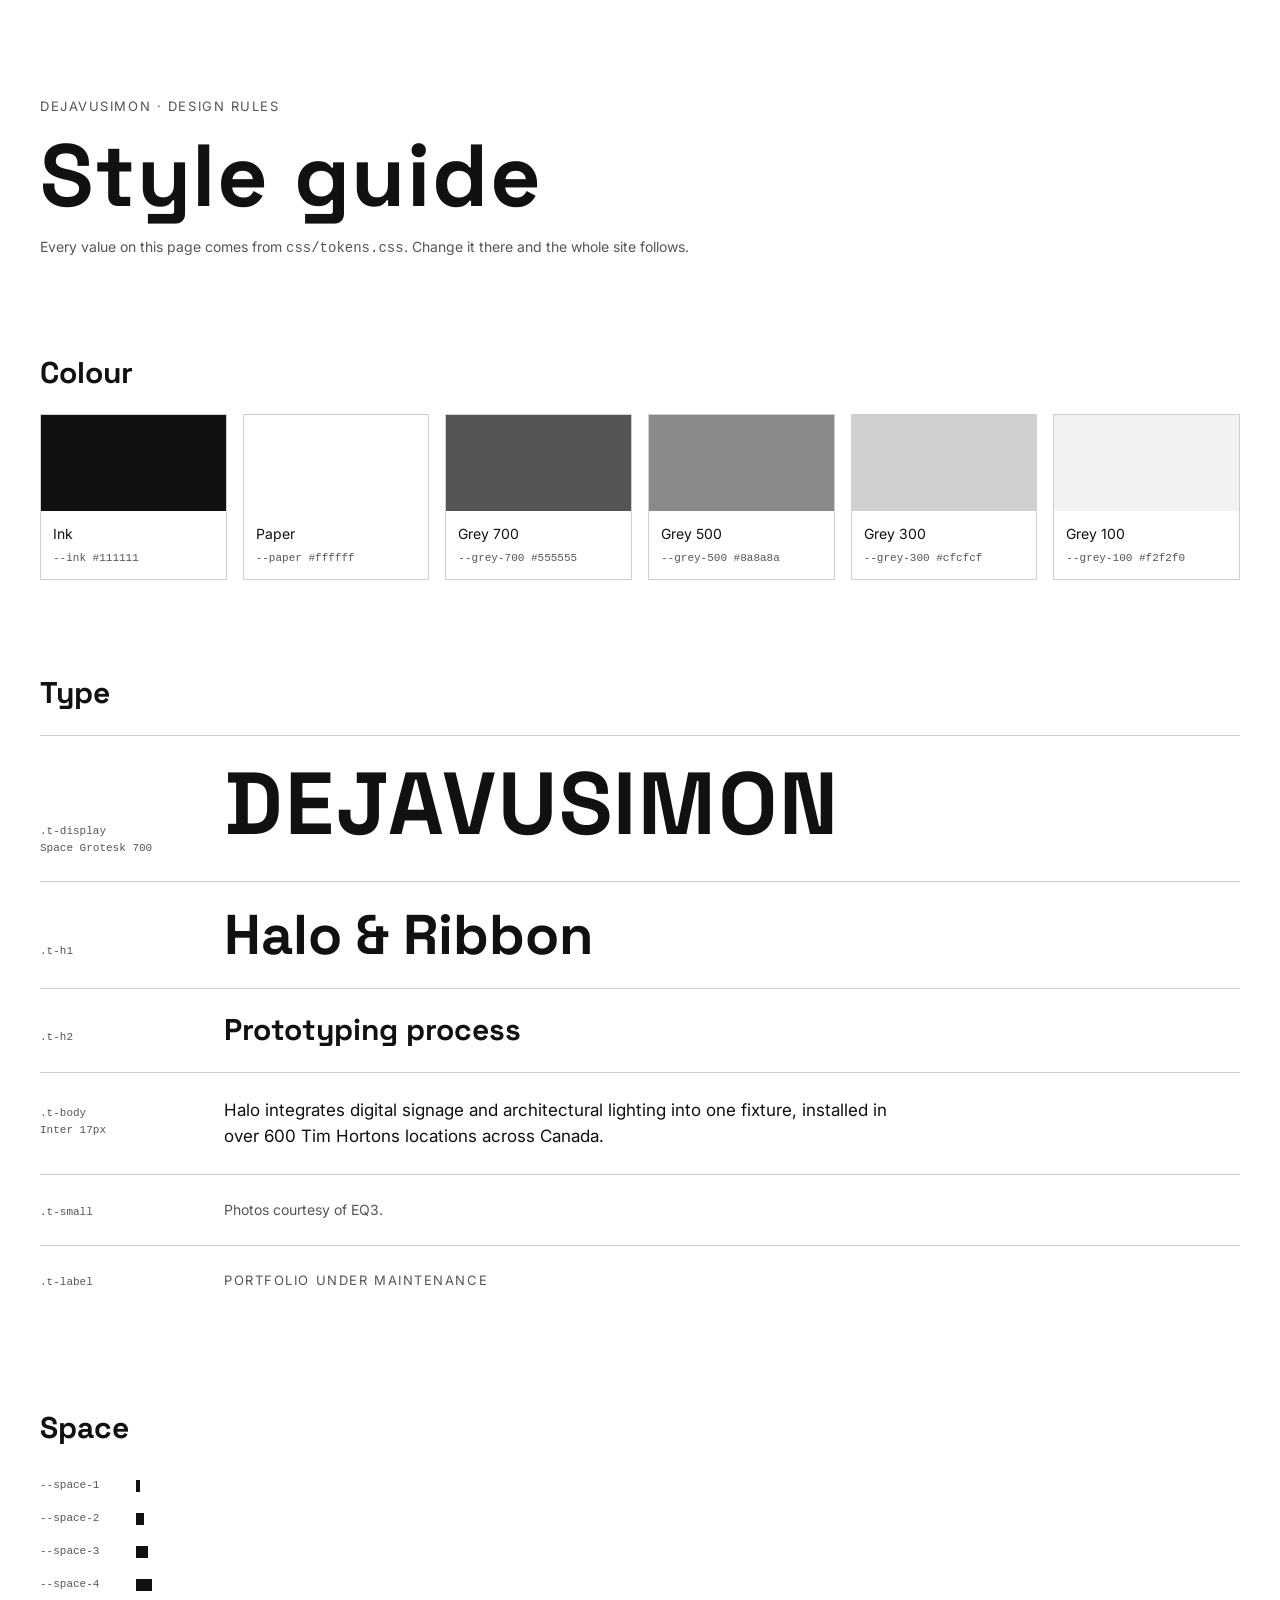
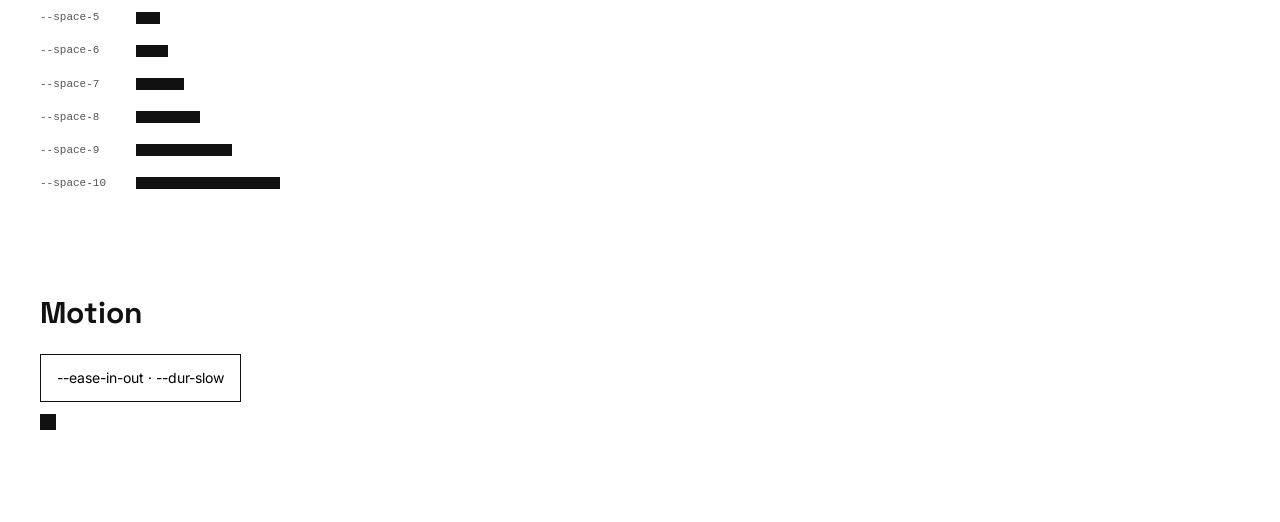
==== styleguide.html @ f59ee323 "v2: design rules, base styles and zipper intro - css/tokens.css: colours, type, spacing, layout, mot" ====
<!DOCTYPE html>
<html lang="en">
<head>
  <meta charset="utf-8">
  <meta name="viewport" content="width=device-width, initial-scale=1">
  <title>Style guide — DEJAVUSIMON</title>
  <meta name="robots" content="noindex">
  <link rel="icon" href="/favicon.ico" sizes="any">
  <link rel="preconnect" href="https://fonts.googleapis.com">
  <link rel="preconnect" href="https://fonts.gstatic.com" crossorigin>
  <link href="https://fonts.googleapis.com/css2?family=Inter:wght@400;500&family=Space+Grotesk:wght@700&display=swap" rel="stylesheet">
  <link rel="stylesheet" href="css/tokens.css">
  <link rel="stylesheet" href="css/base.css">
  <style>
    .sg { padding: var(--space-9) 0; }
    .sg section { margin-top: var(--space-9); }
    .sg h2 { margin-bottom: var(--space-5); }
    .swatches { display: grid; grid-template-columns: repeat(auto-fill, minmax(160px, 1fr)); gap: var(--space-4); }
    .sw { border: 1px solid var(--line); }
    .sw i { display: block; height: 96px; }
    .sw div { padding: var(--space-3); font-size: var(--size-small); }
    .sw code { color: var(--text-muted); font-size: var(--size-micro); }
    .row { display: grid; grid-template-columns: 160px 1fr; gap: var(--space-5); align-items: baseline;
           padding: var(--space-5) 0; border-top: 1px solid var(--line); }
    .row > code { color: var(--text-muted); font-size: var(--size-micro); }
    .space { display: flex; align-items: center; gap: var(--space-4); padding: var(--space-2) 0; }
    .space i { display: block; height: 12px; background: var(--ink); }
    .space code { width: 80px; color: var(--text-muted); font-size: var(--size-micro); }
    .motion { display: flex; gap: var(--space-5); flex-wrap: wrap; }
    .motion button { font: inherit; font-size: var(--size-small); padding: var(--space-3) var(--space-4);
                     background: var(--paper); border: 1px solid var(--ink); cursor: pointer; }
    .dot { width: 16px; height: 16px; background: var(--ink); margin-top: var(--space-3); transition: transform var(--dur-slow) var(--ease-in-out); }
    .motion div.go .dot { transform: translateX(160px); }
  </style>
</head>
<body>
  <main class="page sg">
    <p class="t-label">DEJAVUSIMON · design rules</p>
    <h1 class="t-display" style="margin-top: var(--space-4)">Style guide</h1>
    <p class="t-small" style="margin-top: var(--space-4); max-width: var(--text-max)">
      Every value on this page comes from <code>css/tokens.css</code>. Change it there and the whole site follows.
    </p>

    <section>
      <h2 class="t-h2">Colour</h2>
      <div class="swatches">
        <div class="sw"><i style="background:var(--ink)"></i><div>Ink<br><code>--ink #111111</code></div></div>
        <div class="sw"><i style="background:var(--paper)"></i><div>Paper<br><code>--paper #ffffff</code></div></div>
        <div class="sw"><i style="background:var(--grey-700)"></i><div>Grey 700<br><code>--grey-700 #555555</code></div></div>
        <div class="sw"><i style="background:var(--grey-500)"></i><div>Grey 500<br><code>--grey-500 #8a8a8a</code></div></div>
        <div class="sw"><i style="background:var(--grey-300)"></i><div>Grey 300<br><code>--grey-300 #cfcfcf</code></div></div>
        <div class="sw"><i style="background:var(--grey-100)"></i><div>Grey 100<br><code>--grey-100 #f2f2f0</code></div></div>
      </div>
    </section>

    <section>
      <h2 class="t-h2">Type</h2>
      <div class="row"><code>.t-display<br>Space Grotesk 700</code><div class="t-display">DEJAVUSIMON</div></div>
      <div class="row"><code>.t-h1</code><div class="t-h1">Halo &amp; Ribbon</div></div>
      <div class="row"><code>.t-h2</code><div class="t-h2">Prototyping process</div></div>
      <div class="row"><code>.t-body<br>Inter 17px</code><p class="t-body" style="max-width:var(--text-max)">Halo integrates digital signage and architectural lighting into one fixture, installed in over 600 Tim Hortons locations across Canada.</p></div>
      <div class="row"><code>.t-small</code><p class="t-small">Photos courtesy of EQ3.</p></div>
      <div class="row"><code>.t-label</code><p class="t-label">Portfolio under maintenance</p></div>
    </section>

    <section>
      <h2 class="t-h2">Space</h2>
      <div class="space"><code>--space-1</code><i style="width:var(--space-1)"></i></div>
      <div class="space"><code>--space-2</code><i style="width:var(--space-2)"></i></div>
      <div class="space"><code>--space-3</code><i style="width:var(--space-3)"></i></div>
      <div class="space"><code>--space-4</code><i style="width:var(--space-4)"></i></div>
      <div class="space"><code>--space-5</code><i style="width:var(--space-5)"></i></div>
      <div class="space"><code>--space-6</code><i style="width:var(--space-6)"></i></div>
      <div class="space"><code>--space-7</code><i style="width:var(--space-7)"></i></div>
      <div class="space"><code>--space-8</code><i style="width:var(--space-8)"></i></div>
      <div class="space"><code>--space-9</code><i style="width:var(--space-9)"></i></div>
      <div class="space"><code>--space-10</code><i style="width:var(--space-10)"></i></div>
    </section>

    <section>
      <h2 class="t-h2">Motion</h2>
      <div class="motion">
        <div><button type="button" onclick="this.parentNode.classList.toggle('go')">--ease-in-out · --dur-slow</button><div class="dot"></div></div>
      </div>
    </section>
  </main>
</body>
</html>
---- css/tokens.css ----
/* =========================================================================
   DEJAVUSIMON design rules (tokens)
   Every page and component reads from these. Change a value here and it
   changes everywhere. Nothing else in the CSS should use raw colours,
   font names, sizes or timings.
   ========================================================================= */

:root {
  /* ---- Colour: a black-and-white system with one grey ramp ---- */
  --ink:          #111111;  /* primary dark: cover, wordmark, body text */
  --paper:        #ffffff;  /* primary light: page background, zipper */
  --grey-700:     #555555;  /* secondary text, labels */
  --grey-500:     #8a8a8a;  /* captions, disabled */
  --grey-300:     #cfcfcf;  /* hairlines, borders */
  --grey-100:     #f2f2f0;  /* image placeholders, subtle fills */
  --accent:       #111111;  /* reserved: kept monochrome for now */

  --text:         var(--ink);
  --text-muted:   var(--grey-700);
  --bg:           var(--paper);
  --line:         var(--grey-300);

  /* ---- Type ---- */
  --font-display: "Space Grotesk", system-ui, -apple-system, "Segoe UI", sans-serif;
  --font-text:    Inter, system-ui, -apple-system, "Segoe UI", sans-serif;

  /* Display sizes scale with the viewport, text sizes stay fixed */
  --size-display: clamp(40px, 8vw, 88px);   /* DEJAVUSIMON */
  --size-h1:      clamp(32px, 5vw, 56px);   /* project titles */
  --size-h2:      clamp(22px, 2.6vw, 30px); /* section heads */
  --size-body:    17px;
  --size-small:   14px;
  --size-label:   13px;                     /* spaced capitals: name, status, tags */
  --size-micro:   11px;

  --weight-display: 700;
  --weight-text:    400;
  --weight-strong:  500;

  --leading-tight: 1;
  --leading-body:  1.55;
  --tracking-display: 0.02em;
  --tracking-label:   0.12em;

  /* ---- Space: 4px base ---- */
  --space-1: 4px;
  --space-2: 8px;
  --space-3: 12px;
  --space-4: 16px;
  --space-5: 24px;
  --space-6: 32px;
  --space-7: 48px;
  --space-8: 64px;
  --space-9: 96px;
  --space-10: 144px;

  /* ---- Layout ---- */
  --page-max:    1200px;
  --page-gutter: clamp(20px, 4vw, 40px);
  --text-max:    680px;

  /* ---- Motion ---- */
  --ease-in-out: cubic-bezier(.65, 0, .35, 1);
  --ease-out:    cubic-bezier(.16, 1, .3, 1);
  --dur-fast:    .2s;
  --dur-base:    .45s;
  --dur-slow:    .7s;

  /* ---- Depth ---- */
  --shadow-handle: 0 2px 3px rgba(0, 0, 0, .35), 0 6px 10px rgba(0, 0, 0, .18);
  --z-page:   1;
  --z-nav:    50;
  --z-intro:  100;
}
---- css/base.css ----
/* Base styles: reset + the type styles every page uses. Values come from tokens.css. */

*, *::before, *::after { box-sizing: border-box; margin: 0; padding: 0; }
html { -webkit-text-size-adjust: 100%; }
body {
  background: var(--bg);
  color: var(--text);
  font-family: var(--font-text);
  font-size: var(--size-body);
  line-height: var(--leading-body);
}
img, svg, video { display: block; max-width: 100%; }
a { color: inherit; }

/* Type styles */
.t-display {
  font-family: var(--font-display); font-weight: var(--weight-display);
  font-size: var(--size-display); line-height: var(--leading-tight);
  letter-spacing: var(--tracking-display);
}
.t-h1 { font-family: var(--font-display); font-weight: var(--weight-display); font-size: var(--size-h1); line-height: 1.05; }
.t-h2 { font-family: var(--font-display); font-weight: var(--weight-display); font-size: var(--size-h2); line-height: 1.15; }
.t-body  { font-size: var(--size-body); }
.t-small { font-size: var(--size-small); color: var(--text-muted); }
.t-label {
  font-size: var(--size-label); letter-spacing: var(--tracking-label);
  text-transform: uppercase; color: var(--text-muted);
}

.page { max-width: var(--page-max); margin: 0 auto; padding: 0 var(--page-gutter); }
.sr-only { position: absolute; width: 1px; height: 1px; overflow: hidden; clip: rect(0 0 0 0); white-space: nowrap; }

@media (prefers-reduced-motion: reduce) {
  *, *::before, *::after { animation-duration: .01ms !important; transition-duration: .01ms !important; }
}
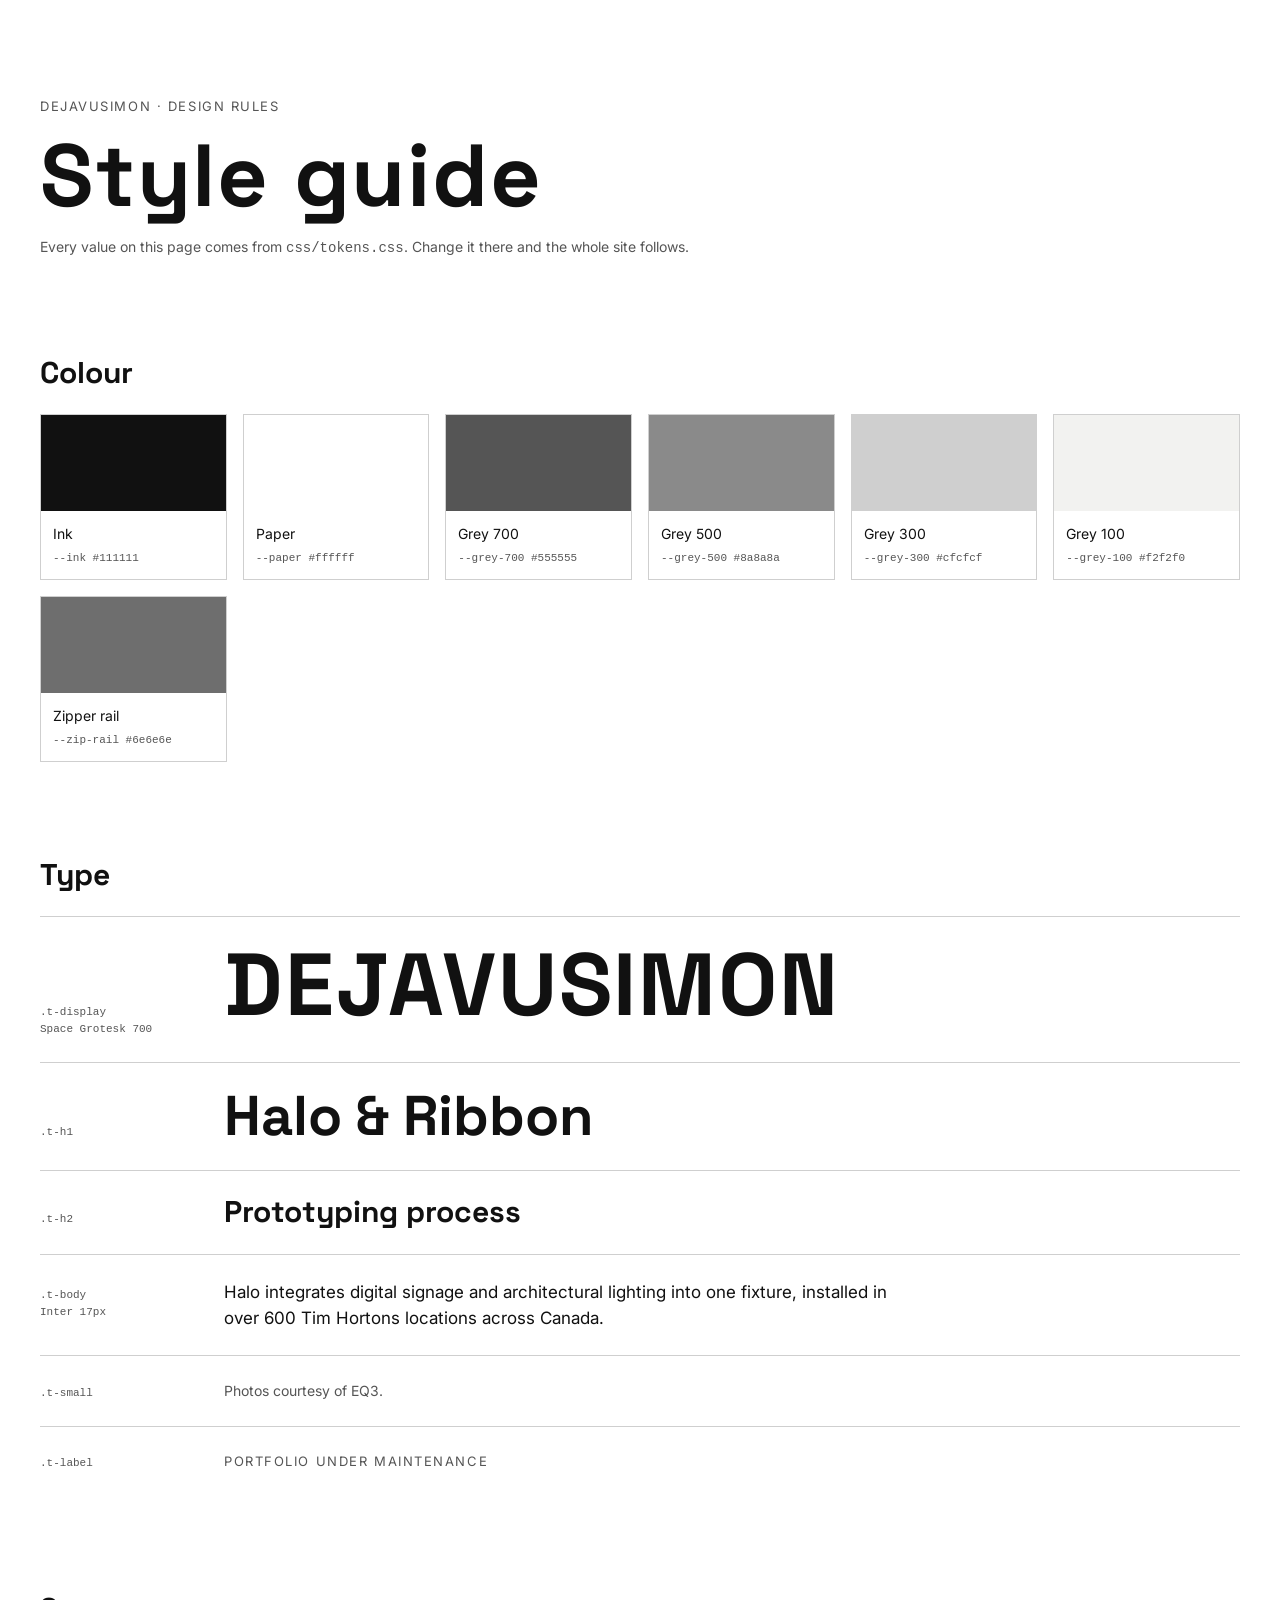
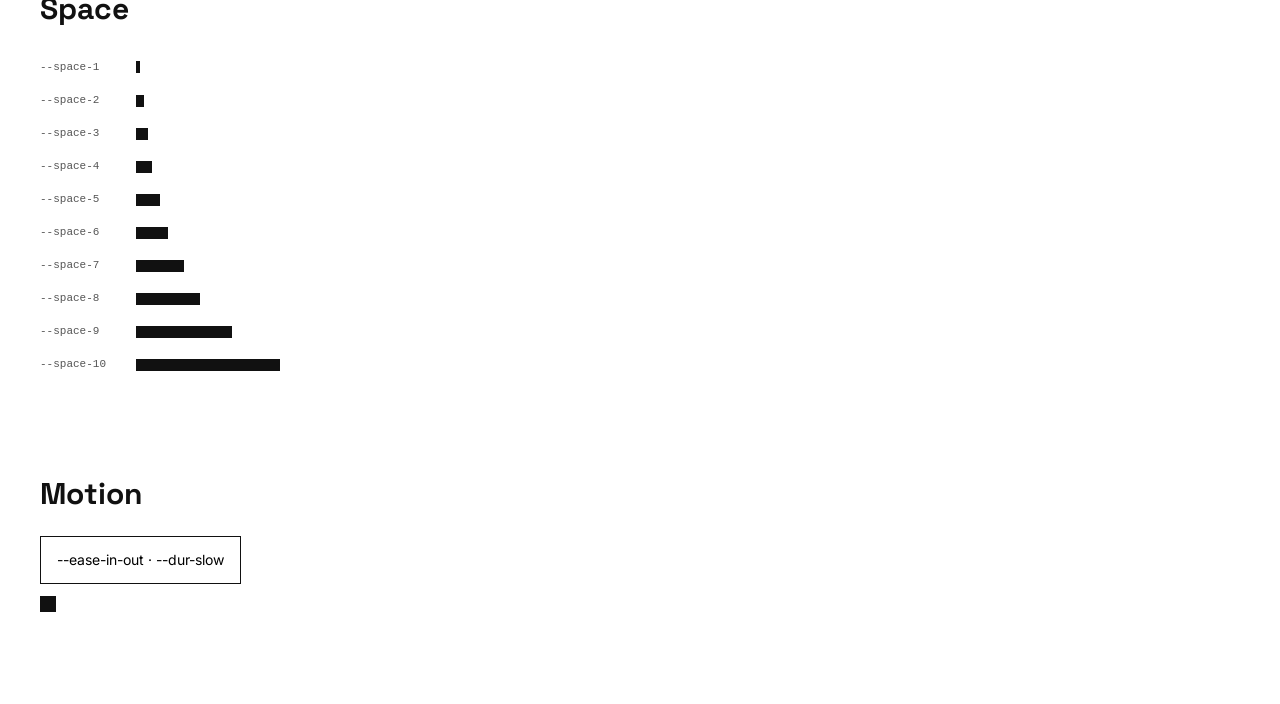
==== commit 1e131fdf: "Intro: grey rails along the opening, white pull, no shadow or gradient - New tokens --zip-pull (#fff" ====
--- a/styleguide.html
+++ b/styleguide.html
@@ -50,6 +50,7 @@
         <div class="sw"><i style="background:var(--grey-500)"></i><div>Grey 500<br><code>--grey-500 #8a8a8a</code></div></div>
         <div class="sw"><i style="background:var(--grey-300)"></i><div>Grey 300<br><code>--grey-300 #cfcfcf</code></div></div>
         <div class="sw"><i style="background:var(--grey-100)"></i><div>Grey 100<br><code>--grey-100 #f2f2f0</code></div></div>
+        <div class="sw"><i style="background:var(--zip-rail)"></i><div>Zipper rail<br><code>--zip-rail #6e6e6e</code></div></div>
       </div>
     </section>
 
--- a/css/tokens.css
+++ b/css/tokens.css
@@ -14,6 +14,10 @@
   --grey-300:     #cfcfcf;  /* hairlines, borders */
   --grey-100:     #f2f2f0;  /* image placeholders, subtle fills */
   --accent:       #111111;  /* reserved: kept monochrome for now */
+
+  /* Zipper intro */
+  --zip-pull:     #ffffff;  /* the logo pull */
+  --zip-rail:     #6e6e6e;  /* the zipper rails */
 
   --text:         var(--ink);
   --text-muted:   var(--grey-700);
@@ -67,7 +71,6 @@
   --dur-slow:    .7s;
 
   /* ---- Depth ---- */
-  --shadow-handle: 0 2px 3px rgba(0, 0, 0, .35), 0 6px 10px rgba(0, 0, 0, .18);
   --z-page:   1;
   --z-nav:    50;
   --z-intro:  100;
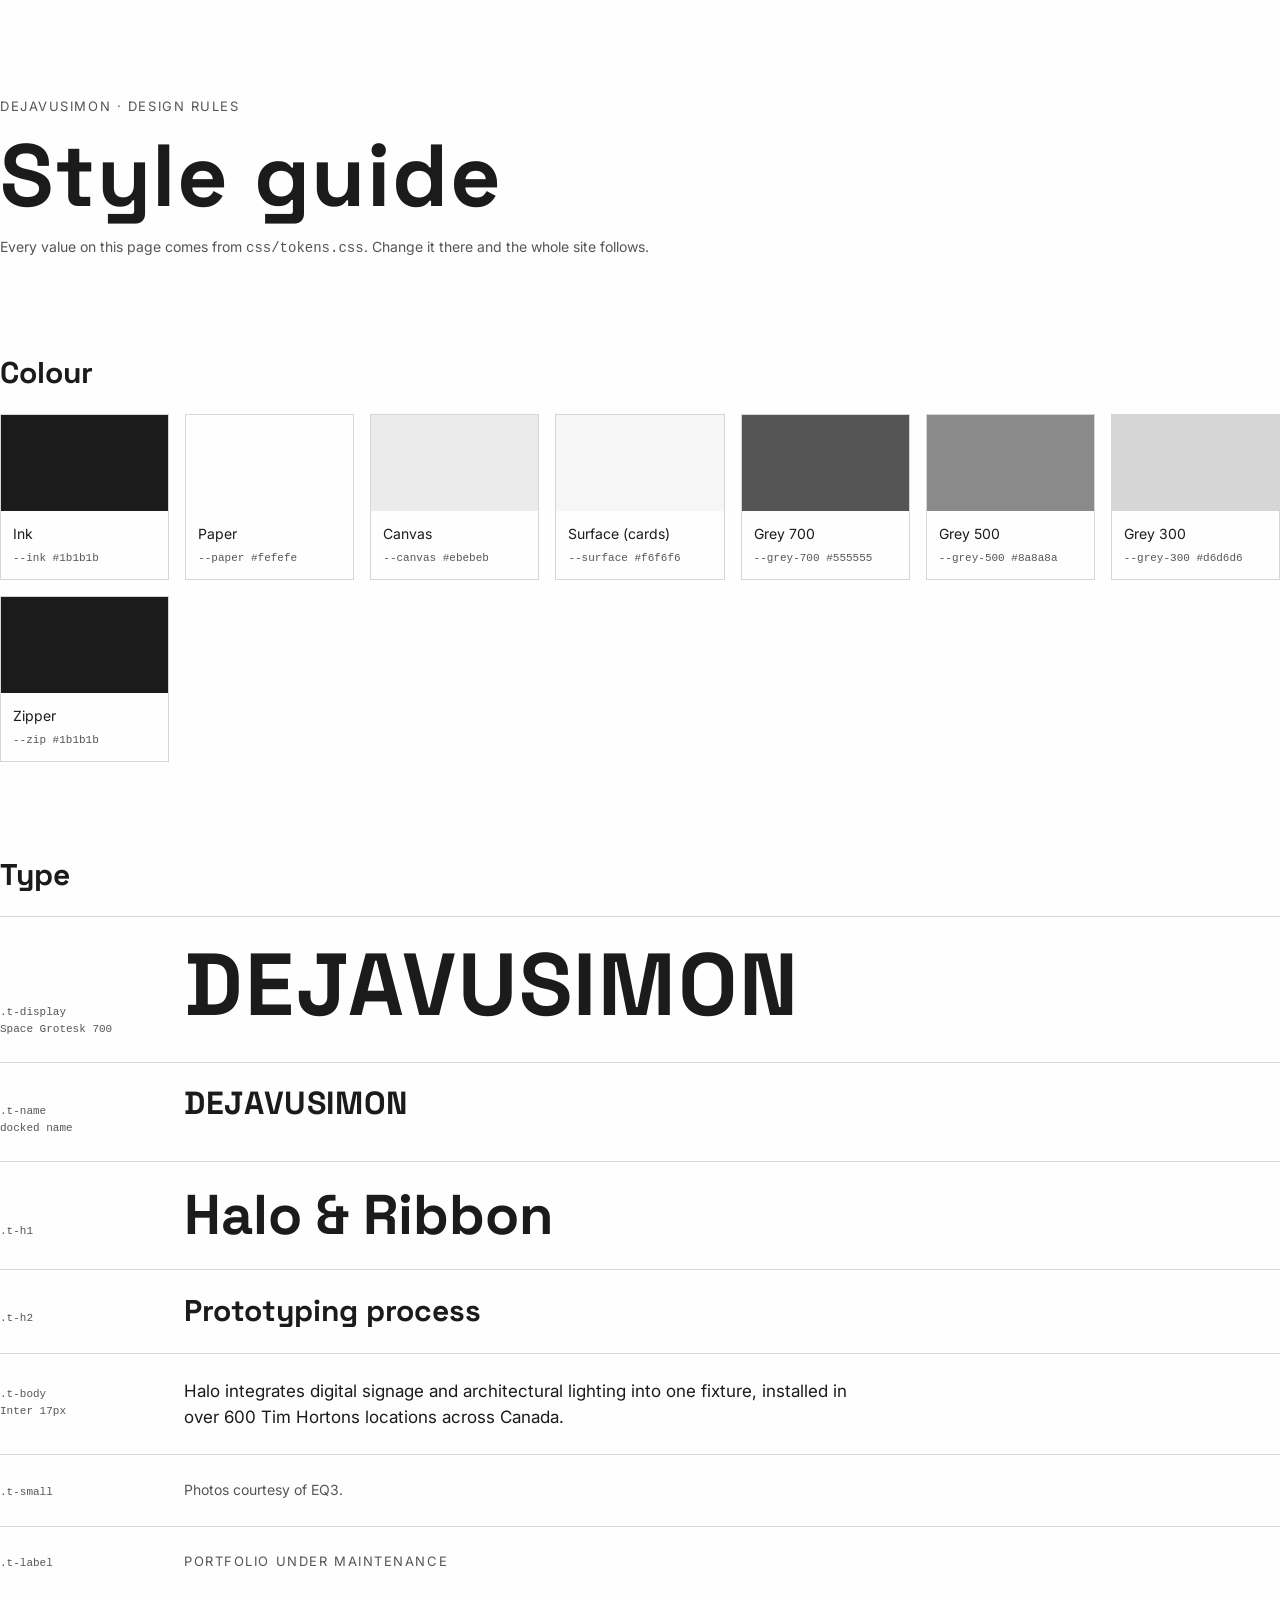
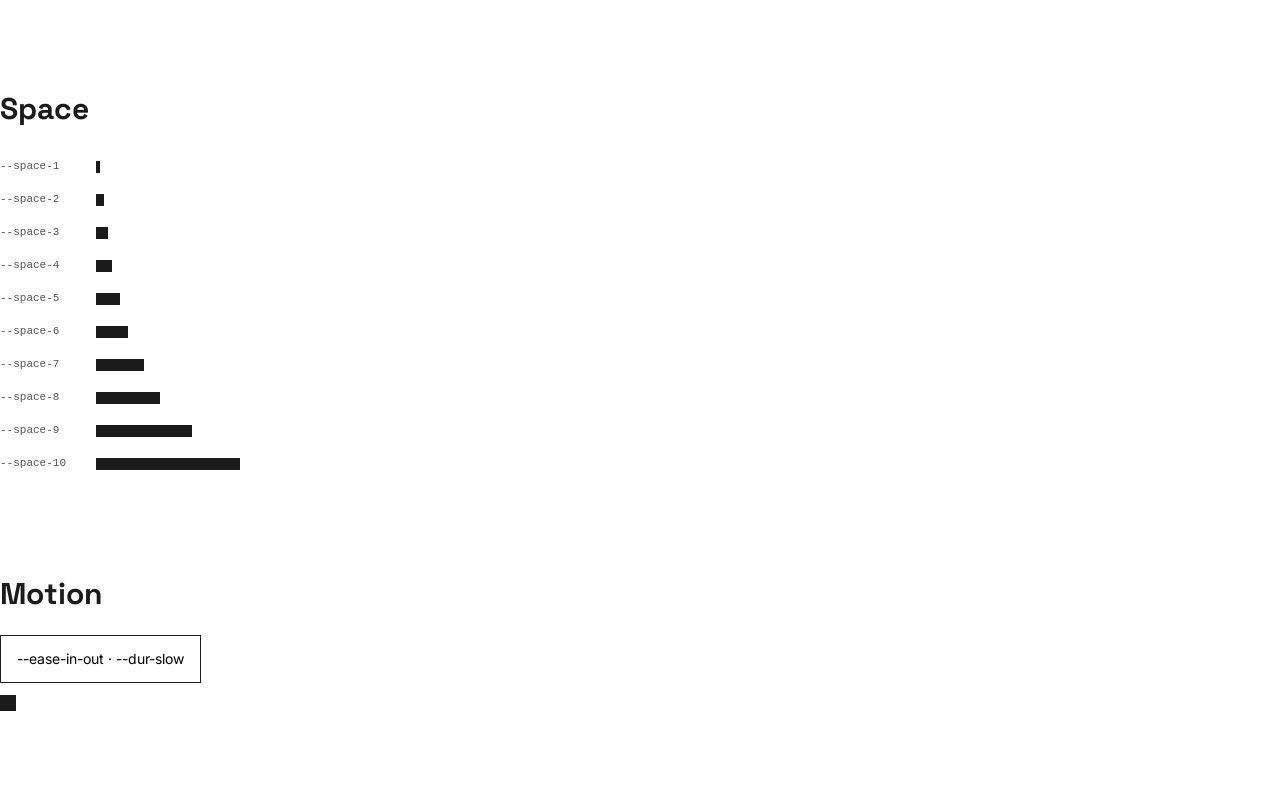
==== commit 1db76fcb: "Black-on-white zipper; name docks into a card layout after unzipping - Palette: ink #1b1b1b, paper #" ====
--- a/styleguide.html
+++ b/styleguide.html
@@ -44,19 +44,21 @@
     <section>
       <h2 class="t-h2">Colour</h2>
       <div class="swatches">
-        <div class="sw"><i style="background:var(--ink)"></i><div>Ink<br><code>--ink #111111</code></div></div>
-        <div class="sw"><i style="background:var(--paper)"></i><div>Paper<br><code>--paper #ffffff</code></div></div>
+        <div class="sw"><i style="background:var(--ink)"></i><div>Ink<br><code>--ink #1b1b1b</code></div></div>
+        <div class="sw"><i style="background:var(--paper)"></i><div>Paper<br><code>--paper #fefefe</code></div></div>
+        <div class="sw"><i style="background:var(--canvas)"></i><div>Canvas<br><code>--canvas #ebebeb</code></div></div>
+        <div class="sw"><i style="background:var(--surface)"></i><div>Surface (cards)<br><code>--surface #f6f6f6</code></div></div>
         <div class="sw"><i style="background:var(--grey-700)"></i><div>Grey 700<br><code>--grey-700 #555555</code></div></div>
         <div class="sw"><i style="background:var(--grey-500)"></i><div>Grey 500<br><code>--grey-500 #8a8a8a</code></div></div>
-        <div class="sw"><i style="background:var(--grey-300)"></i><div>Grey 300<br><code>--grey-300 #cfcfcf</code></div></div>
-        <div class="sw"><i style="background:var(--grey-100)"></i><div>Grey 100<br><code>--grey-100 #f2f2f0</code></div></div>
-        <div class="sw"><i style="background:var(--zip-rail)"></i><div>Zipper rail<br><code>--zip-rail #6e6e6e</code></div></div>
+        <div class="sw"><i style="background:var(--grey-300)"></i><div>Grey 300<br><code>--grey-300 #d6d6d6</code></div></div>
+        <div class="sw"><i style="background:var(--zip)"></i><div>Zipper<br><code>--zip #1b1b1b</code></div></div>
       </div>
     </section>
 
     <section>
       <h2 class="t-h2">Type</h2>
       <div class="row"><code>.t-display<br>Space Grotesk 700</code><div class="t-display">DEJAVUSIMON</div></div>
+      <div class="row"><code>.t-name<br>docked name</code><div class="t-name">DEJAVUSIMON</div></div>
       <div class="row"><code>.t-h1</code><div class="t-h1">Halo &amp; Ribbon</div></div>
       <div class="row"><code>.t-h2</code><div class="t-h2">Prototyping process</div></div>
       <div class="row"><code>.t-body<br>Inter 17px</code><p class="t-body" style="max-width:var(--text-max)">Halo integrates digital signage and architectural lighting into one fixture, installed in over 600 Tim Hortons locations across Canada.</p></div>
--- a/css/tokens.css
+++ b/css/tokens.css
@@ -6,23 +6,28 @@
    ========================================================================= */
 
 :root {
-  /* ---- Colour: a black-and-white system with one grey ramp ---- */
-  --ink:          #111111;  /* primary dark: cover, wordmark, body text */
-  --paper:        #ffffff;  /* primary light: page background, zipper */
+  /* ---- Colour: near-black on soft white, cards on a light grey canvas ---- */
+  --ink:          #1b1b1b;  /* primary dark: zipper, wordmark, body text */
+  --paper:        #fefefe;  /* primary light: intro backdrop */
+  --canvas:       #ebebeb;  /* page background behind the cards */
+  --surface:      #f6f6f6;  /* cards */
   --grey-700:     #555555;  /* secondary text, labels */
-  --grey-500:     #8a8a8a;  /* captions, disabled */
-  --grey-300:     #cfcfcf;  /* hairlines, borders */
-  --grey-100:     #f2f2f0;  /* image placeholders, subtle fills */
-  --accent:       #111111;  /* reserved: kept monochrome for now */
-
-  /* Zipper intro */
-  --zip-pull:     #ffffff;  /* the logo pull */
-  --zip-rail:     #6e6e6e;  /* the zipper rails */
+  --grey-500:     #8a8a8a;  /* captions, meta (dates, IDs) */
+  --grey-300:     #d6d6d6;  /* hairlines, borders */
+  --accent:       #1b1b1b;  /* reserved: kept monochrome for now */
 
   --text:         var(--ink);
   --text-muted:   var(--grey-700);
   --bg:           var(--paper);
   --line:         var(--grey-300);
+
+  /* Zipper intro */
+  --zip:          #1b1b1b;  /* zipper line and pull */
+  --zip-cover:    var(--paper);
+
+  /* ---- Shape ---- */
+  --radius-card:  16px;
+  --radius-pill:  999px;
 
   /* ---- Type ---- */
   --font-display: "Space Grotesk", system-ui, -apple-system, "Segoe UI", sans-serif;
@@ -31,6 +36,7 @@
   /* Display sizes scale with the viewport, text sizes stay fixed */
   --size-display: clamp(40px, 8vw, 88px);   /* DEJAVUSIMON */
   --size-h1:      clamp(32px, 5vw, 56px);   /* project titles */
+  --size-name:    clamp(24px, 2.6vw, 32px); /* DEJAVUSIMON docked in the top card */
   --size-h2:      clamp(22px, 2.6vw, 30px); /* section heads */
   --size-body:    17px;
   --size-small:   14px;
@@ -59,7 +65,9 @@
   --space-10: 144px;
 
   /* ---- Layout ---- */
-  --page-max:    1200px;
+  --page-max:    1440px;
+  --card-gap:    clamp(8px, 1vw, 12px);
+  --card-pad:    clamp(16px, 2vw, 24px);
   --page-gutter: clamp(20px, 4vw, 40px);
   --text-max:    680px;
 
--- a/css/base.css
+++ b/css/base.css
@@ -18,6 +18,7 @@
   font-size: var(--size-display); line-height: var(--leading-tight);
   letter-spacing: var(--tracking-display);
 }
+.t-name { font-family: var(--font-display); font-weight: var(--weight-display); font-size: var(--size-name); line-height: 1; letter-spacing: var(--tracking-display); }
 .t-h1 { font-family: var(--font-display); font-weight: var(--weight-display); font-size: var(--size-h1); line-height: 1.05; }
 .t-h2 { font-family: var(--font-display); font-weight: var(--weight-display); font-size: var(--size-h2); line-height: 1.15; }
 .t-body  { font-size: var(--size-body); }
